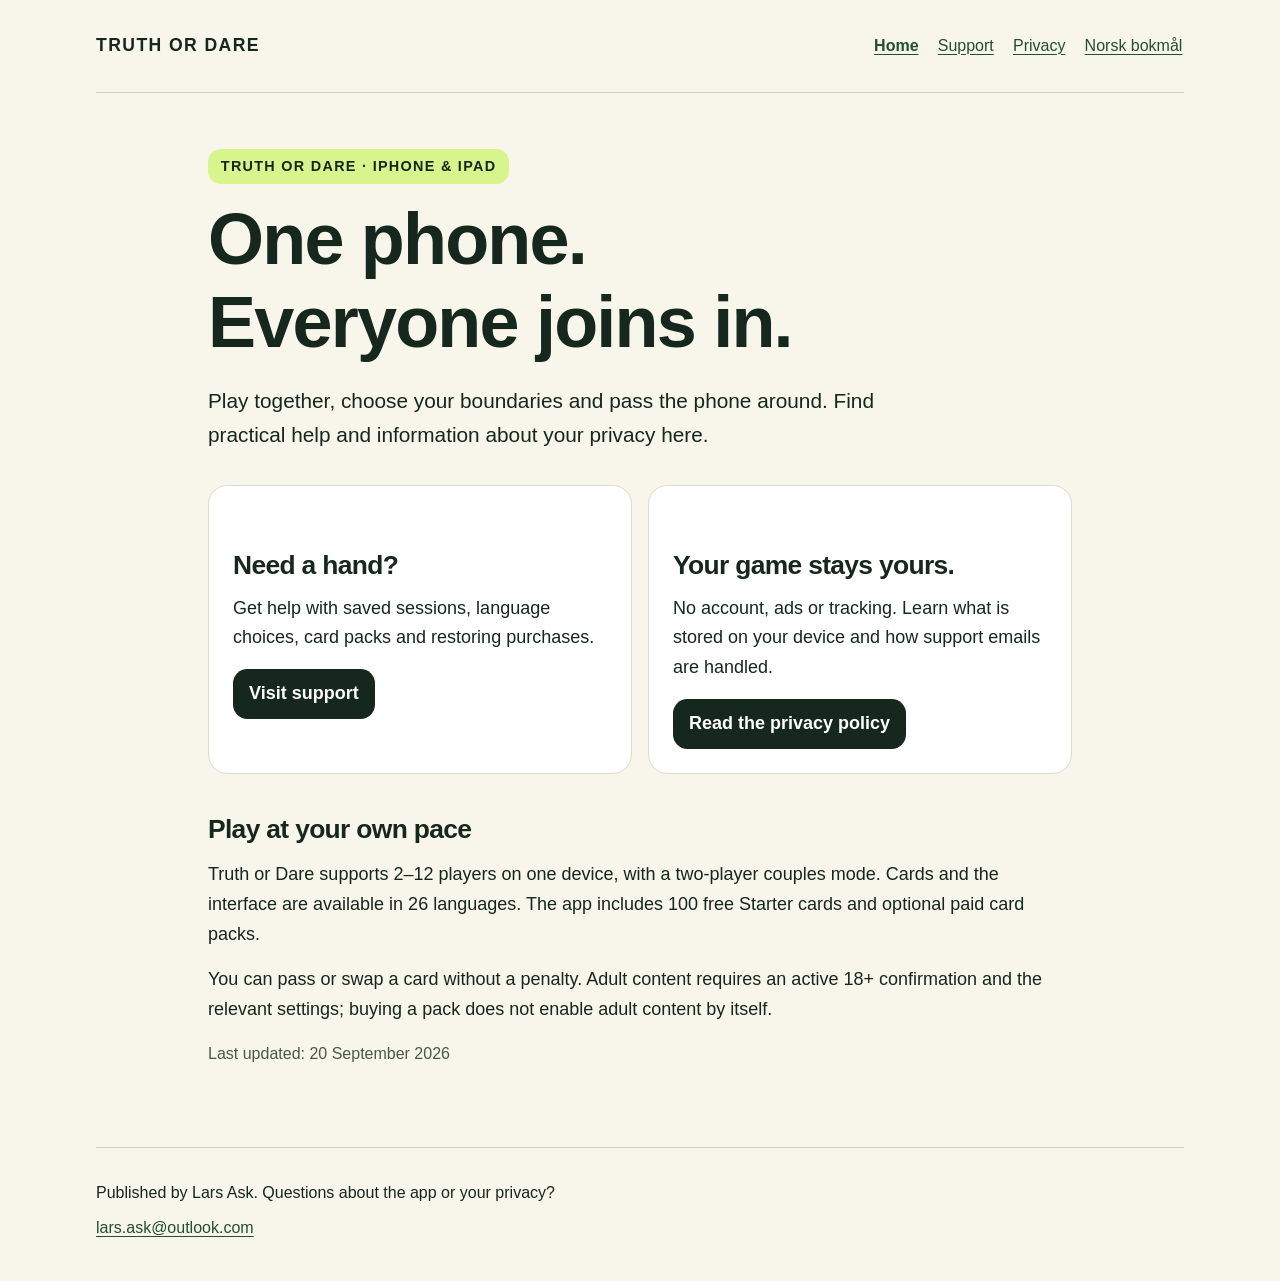
==== index.html @ 449d5e28 "Publish English and Norwegian support and privacy pages" ====
<!doctype html>
<html lang="en">
<head>
<meta charset="utf-8">
<meta name="viewport" content="width=device-width, initial-scale=1">
<meta name="description" content="Support and privacy information for Truth or Dare on iPhone and iPad.">
<meta name="theme-color" content="#16271e">
<title>Truth or Dare · Support and privacy</title>
<link rel="stylesheet" href="style.css">
<link rel="alternate" hreflang="nb" href="nb/index.html">
</head>
<body>
<a class="skip" href="#main">Skip to content</a>
<header><a class="brand" href="index.html">TRUTH OR DARE</a><nav aria-label="Main navigation"><a href="index.html" aria-current="page">Home</a><a href="support.html">Support</a><a href="privacy.html">Privacy</a><a href="nb/index.html" lang="nb" hreflang="nb">Norsk bokmål</a></nav></header>
<main id="main"><p class="eyebrow"><span class="badge">Truth or Dare · iPhone &amp; iPad</span></p><h1>One phone.<br>Everyone joins in.</h1><p class="lead">Play together, choose your boundaries and pass the phone around. Find practical help and information about your privacy here.</p><div class="cards"><section class="card"><h2>Need a hand?</h2><p>Get help with saved sessions, language choices, card packs and restoring purchases.</p><a class="button" href="support.html">Visit support</a></section><section class="card"><h2>Your game stays yours.</h2><p>No account, ads or tracking. Learn what is stored on your device and how support emails are handled.</p><a class="button" href="privacy.html">Read the privacy policy</a></section></div><h2>Play at your own pace</h2><p>Truth or Dare supports 2–12 players on one device, with a two-player couples mode. Cards and the interface are available in 26 languages. The app includes 100 free Starter cards and optional paid card packs.</p><p>You can pass or swap a card without a penalty. Adult content requires an active 18+ confirmation and the relevant settings; buying a pack does not enable adult content by itself.</p><p class="updated">Last updated: 20 September 2026</p></main>
<footer><p>Published by Lars Ask. Questions about the app or your privacy?</p><a href="mailto:lars.ask@outlook.com">lars.ask@outlook.com</a></footer>
</body>
</html>
---- style.css ----
*{box-sizing:border-box}html{color-scheme:light}body{margin:0;background:#f8f5ea;color:#16271e;font:1.125rem/1.65 -apple-system,BlinkMacSystemFont,"Segoe UI",sans-serif}a{color:#234e35;text-underline-offset:.2em;overflow-wrap:anywhere}a:hover{text-decoration-thickness:.15em}a:focus-visible{outline:3px solid #234e35;outline-offset:5px;border-radius:3px}header,main,footer{width:min(100% - 2.5rem,68rem);margin-inline:auto}header{display:flex;align-items:center;justify-content:space-between;gap:1rem;flex-wrap:wrap;padding-block:1.5rem;border-bottom:1px solid #c8d0c3}.brand{font-size:1.1rem;font-weight:850;letter-spacing:.08em;color:inherit;text-decoration:none}nav{display:flex;gap:.35rem 1rem;align-items:center;flex-wrap:wrap}nav a{display:inline-flex;align-items:center;min-height:44px;padding:.3rem .1rem;font-size:1rem}nav [aria-current]{font-weight:750}main{max-width:54rem;padding-block:3.5rem 4rem}.eyebrow{font-size:.9rem;font-weight:750;letter-spacing:.09em;text-transform:uppercase;margin:0 0 .9rem}.badge{display:inline-block;padding:.35rem .8rem;background:#d7f58c;border-radius:.8rem}h1,h2,h3{line-height:1.15;letter-spacing:-.025em;text-wrap:balance}h1{font-size:clamp(2.25rem,7vw,4.5rem);margin:.3rem 0 1.25rem}h2{font-size:1.65rem;margin:2.5rem 0 .85rem}h3{font-size:1.2rem;margin:0 0 .65rem}.lead{font-size:1.3rem;max-width:46rem}.cards{display:grid;grid-template-columns:repeat(auto-fit,minmax(min(100%,18rem),1fr));gap:1rem;margin-block:2rem}.card{background:#fff;border:1px solid #d7ddcf;border-radius:1.2rem;padding:1.5rem}.card p{margin:.5rem 0 1rem}.button{display:inline-flex;align-items:center;justify-content:center;min-height:48px;padding:.65rem 1rem;border-radius:.9rem;background:#16271e;color:#fff;font-weight:700;text-decoration:none;text-align:center}.notice{padding:1.2rem 1.4rem;border-left:4px solid #54715c;background:#edf1e6;border-radius:0 .7rem .7rem 0}.updated{font-size:1rem;color:#49584c}li{padding-left:.2rem;margin-block:.45rem}p{margin:1rem 0}footer{border-top:1px solid #c8d0c3;padding-block:1.5rem 2.5rem;font-size:1rem}footer p{margin:.5rem 0}.skip{position:absolute;left:1rem;top:-10rem;padding:.65rem 1rem;background:#fff;color:#16271e;z-index:10}.skip:focus{top:1rem}@media(max-width:34rem){header{align-items:flex-start}main{padding-top:2.5rem}header,main,footer{width:calc(100% - 2rem)}nav{gap:.25rem .8rem}.lead{font-size:1.15rem}}@media print{body{background:#fff;color:#000}header,footer,.skip{display:none}main{width:100%;padding:0}.card{break-inside:avoid}a{color:inherit}}
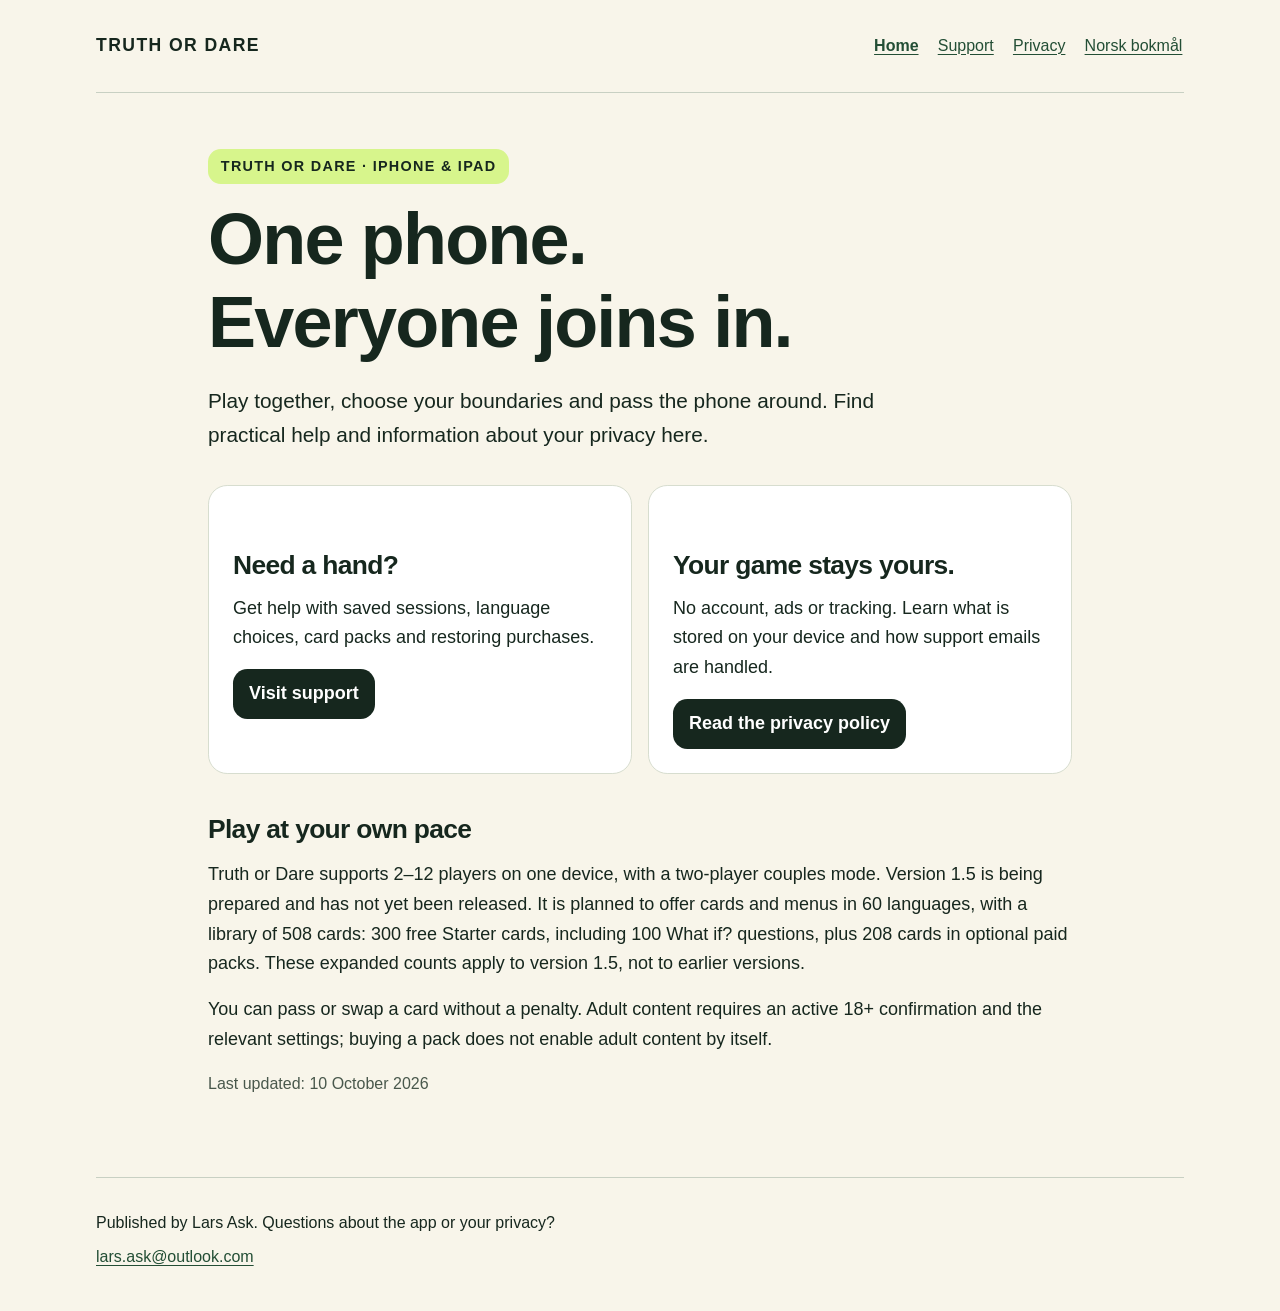
==== commit f46eea13: "Prepare bilingual support pages for upcoming Truth or Dare 1.5 Describe the planned 508-card, 60-lan" ====
--- a/index.html
+++ b/index.html
@@ -12,7 +12,7 @@
 <body>
 <a class="skip" href="#main">Skip to content</a>
 <header><a class="brand" href="index.html">TRUTH OR DARE</a><nav aria-label="Main navigation"><a href="index.html" aria-current="page">Home</a><a href="support.html">Support</a><a href="privacy.html">Privacy</a><a href="nb/index.html" lang="nb" hreflang="nb">Norsk bokmål</a></nav></header>
-<main id="main"><p class="eyebrow"><span class="badge">Truth or Dare · iPhone &amp; iPad</span></p><h1>One phone.<br>Everyone joins in.</h1><p class="lead">Play together, choose your boundaries and pass the phone around. Find practical help and information about your privacy here.</p><div class="cards"><section class="card"><h2>Need a hand?</h2><p>Get help with saved sessions, language choices, card packs and restoring purchases.</p><a class="button" href="support.html">Visit support</a></section><section class="card"><h2>Your game stays yours.</h2><p>No account, ads or tracking. Learn what is stored on your device and how support emails are handled.</p><a class="button" href="privacy.html">Read the privacy policy</a></section></div><h2>Play at your own pace</h2><p>Truth or Dare supports 2–12 players on one device, with a two-player couples mode. Cards and the interface are available in 26 languages. The app includes 100 free Starter cards and optional paid card packs.</p><p>You can pass or swap a card without a penalty. Adult content requires an active 18+ confirmation and the relevant settings; buying a pack does not enable adult content by itself.</p><p class="updated">Last updated: 20 September 2026</p></main>
+<main id="main"><p class="eyebrow"><span class="badge">Truth or Dare · iPhone &amp; iPad</span></p><h1>One phone.<br>Everyone joins in.</h1><p class="lead">Play together, choose your boundaries and pass the phone around. Find practical help and information about your privacy here.</p><div class="cards"><section class="card"><h2>Need a hand?</h2><p>Get help with saved sessions, language choices, card packs and restoring purchases.</p><a class="button" href="support.html">Visit support</a></section><section class="card"><h2>Your game stays yours.</h2><p>No account, ads or tracking. Learn what is stored on your device and how support emails are handled.</p><a class="button" href="privacy.html">Read the privacy policy</a></section></div><h2>Play at your own pace</h2><p>Truth or Dare supports 2–12 players on one device, with a two-player couples mode. Version 1.5 is being prepared and has not yet been released. It is planned to offer cards and menus in 60 languages, with a library of 508 cards: 300 free Starter cards, including 100 What if? questions, plus 208 cards in optional paid packs. These expanded counts apply to version 1.5, not to earlier versions.</p><p>You can pass or swap a card without a penalty. Adult content requires an active 18+ confirmation and the relevant settings; buying a pack does not enable adult content by itself.</p><p class="updated">Last updated: 10 October 2026</p></main>
 <footer><p>Published by Lars Ask. Questions about the app or your privacy?</p><a href="mailto:lars.ask@outlook.com">lars.ask@outlook.com</a></footer>
 </body>
 </html>
